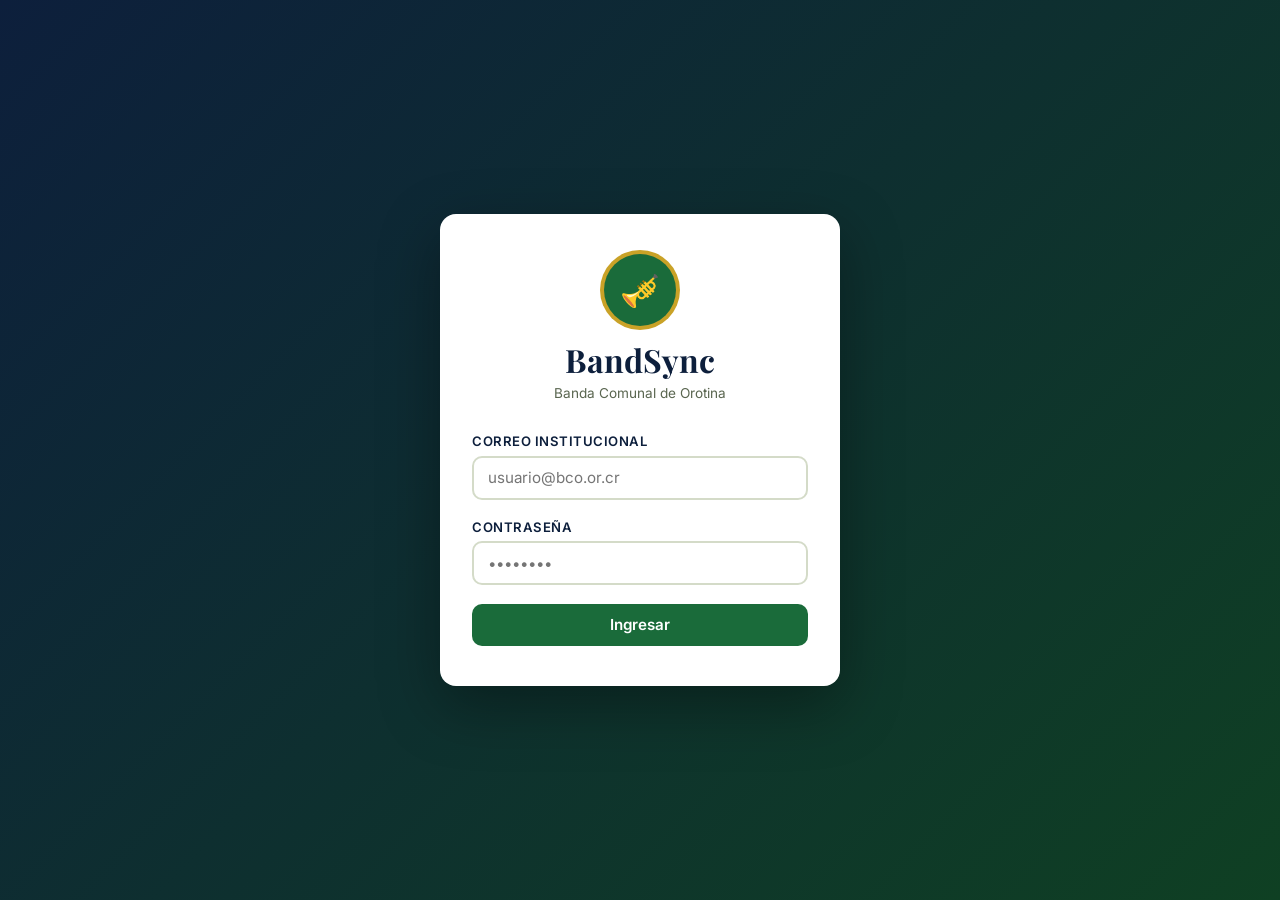
==== pages/calendario.html @ c1dd3356 "creacion del repositorio" ====
<!DOCTYPE html>
<html lang="es">
<head>
  <meta charset="UTF-8" />
  <meta name="viewport" content="width=device-width, initial-scale=1.0"/>
  <title>Calendario – BandSync BCO</title>
  <link rel="stylesheet" href="../css/styles.css"/>
</head>
<body>

<script src="../js/api.js"></script>
<script src="../js/navbar.js"></script>
<script>
  requireAuth();
  document.addEventListener("DOMContentLoaded", () => injectNavbar("calendario"));
</script>

<div class="page-wrapper">
  <div class="page-header">
    <h2>Calendario de Ensayos</h2>
    <p>Visualizá todos los ensayos de la Banda Comunal de Orotina</p>
  </div>

  <!-- Stats rápidos -->
  <div class="stats-grid" id="statsGrid">
    <div class="stat-card"><div class="stat-label">Este mes</div><div class="stat-value" id="statMes">—</div></div>
    <div class="stat-card gold"><div class="stat-label">Bronces</div><div class="stat-value" id="statBronces">—</div></div>
    <div class="stat-card"><div class="stat-label">Maderas</div><div class="stat-value" id="statMaderas">—</div></div>
    <div class="stat-card navy"><div class="stat-label">Percusión</div><div class="stat-value" id="statPerc">—</div></div>
  </div>

  <div class="card">
    <div class="cal-nav">
      <div class="cal-nav-btns">
        <button class="btn-secondary btn-sm" id="btnPrev">‹ Anterior</button>
        <button class="btn-secondary btn-sm" id="btnToday">Hoy</button>
        <button class="btn-secondary btn-sm" id="btnNext">Siguiente ›</button>
      </div>
      <h3 id="calTitle"></h3>
      <button class="btn-gold btn-sm" onclick="window.location.href='ensayos.html'">+ Nuevo ensayo</button>
    </div>

    <!-- Cabecera días -->
    <div class="calendar-grid" id="calHeader">
      <div class="cal-day-name">Dom</div>
      <div class="cal-day-name">Lun</div>
      <div class="cal-day-name">Mar</div>
      <div class="cal-day-name">Mié</div>
      <div class="cal-day-name">Jue</div>
      <div class="cal-day-name">Vie</div>
      <div class="cal-day-name">Sáb</div>
    </div>
    <div class="calendar-grid" id="calBody">
      <div class="spinner">Cargando calendario...</div>
    </div>
  </div>
</div>

<!-- Modal detalle día -->
<div class="modal-overlay hidden" id="dayModal">
  <div class="modal">
    <div class="modal-header">
      <h3 id="modalDate">Ensayos del día</h3>
      <button class="modal-close" onclick="closeDayModal()">×</button>
    </div>
    <div id="modalContent"></div>
    <div class="modal-footer">
      <button class="btn-secondary" onclick="closeDayModal()">Cerrar</button>
    </div>
  </div>
</div>

<script>
  let currentDate = new Date();
  let allEnsayos  = [];

  async function loadEnsayos() {
    try {
      allEnsayos = await apiFetch("/api/ensayos/all") || [];
    } catch(e) {
      allEnsayos = [];
      console.warn("No se pudieron cargar ensayos:", e.message);
    }
    renderCalendar();
    updateStats();
  }

  function updateStats() {
    const y = currentDate.getFullYear();
    const m = currentDate.getMonth();
    const mesEnsayos = allEnsayos.filter(e => {
      const d = new Date(e.date || e.fecha);
      return d.getFullYear() === y && d.getMonth() === m;
    });
    document.getElementById("statMes").textContent     = mesEnsayos.length;
    document.getElementById("statBronces").textContent = mesEnsayos.filter(e => (e.section||e.seccion||"").toLowerCase().includes("bron")).length;
    document.getElementById("statMaderas").textContent = mesEnsayos.filter(e => (e.section||e.seccion||"").toLowerCase().includes("mad")).length;
    document.getElementById("statPerc").textContent    = mesEnsayos.filter(e => (e.section||e.seccion||"").toLowerCase().includes("perc")).length;
  }

  function renderCalendar() {
    const y = currentDate.getFullYear();
    const m = currentDate.getMonth();
    const title = new Date(y, m, 1).toLocaleDateString("es-CR", { month: "long", year: "numeric" });
    document.getElementById("calTitle").textContent = title.charAt(0).toUpperCase() + title.slice(1);

    const firstDay  = new Date(y, m, 1).getDay();
    const daysInMonth = new Date(y, m + 1, 0).getDate();
    const today     = new Date();

    const body = document.getElementById("calBody");
    body.innerHTML = "";

    // Días vacíos del mes anterior
    for (let i = 0; i < firstDay; i++) {
      const prevDay = new Date(y, m, -firstDay + i + 1).getDate();
      body.innerHTML += `<div class="cal-day other-month"><div class="cal-day-num">${prevDay}</div></div>`;
    }

    for (let d = 1; d <= daysInMonth; d++) {
      const dateStr = `${y}-${String(m+1).padStart(2,"0")}-${String(d).padStart(2,"0")}`;
      const dayEnsayos = allEnsayos.filter(e => (e.date || e.fecha || "").startsWith(dateStr));
      const isToday = today.getDate() === d && today.getMonth() === m && today.getFullYear() === y;

      const dots = dayEnsayos.map(e => {
        const sec = (e.section || e.seccion || "").toLowerCase();
        let cls = sec.includes("bron") ? "bronces" : sec.includes("mad") ? "maderas" : "percusion";
        return `<div class="cal-dot ${cls}" title="${e.section||e.seccion}"></div>`;
      }).join("");

      const cell = document.createElement("div");
      cell.className = `cal-day${isToday ? " today" : ""}${dayEnsayos.length ? " has-ensayo" : ""}`;
      cell.innerHTML = `
        <div class="cal-day-num">${d}</div>
        <div class="cal-dots">${dots}</div>
      `;
      if (dayEnsayos.length) {
        cell.addEventListener("click", () => openDayModal(dateStr, dayEnsayos));
      }
      body.appendChild(cell);
    }
  }

  function openDayModal(dateStr, ensayos) {
    const [y, m, d] = dateStr.split("-");
    const label = new Date(y, m-1, d).toLocaleDateString("es-CR", { weekday:"long", day:"numeric", month:"long", year:"numeric"});
    document.getElementById("modalDate").textContent = label.charAt(0).toUpperCase() + label.slice(1);

    const rows = ensayos.map(e => `
      <tr>
        <td>${badgeSec(e.section || e.seccion)}</td>
        <td>${badgeAsist(e.assistance || e.asistencia)}</td>
        <td>${e.integrante?.name || e.integrante?.nombre || "—"}</td>
      </tr>
    `).join("");

    document.getElementById("modalContent").innerHTML = `
      <table>
        <thead><tr><th>Sección</th><th>Asistencia</th><th>Integrante</th></tr></thead>
        <tbody>${rows}</tbody>
      </table>
    `;
    document.getElementById("dayModal").classList.remove("hidden");
  }

  function closeDayModal() {
    document.getElementById("dayModal").classList.add("hidden");
  }

  document.getElementById("btnPrev").addEventListener("click", () => {
    currentDate.setMonth(currentDate.getMonth() - 1);
    renderCalendar(); updateStats();
  });
  document.getElementById("btnNext").addEventListener("click", () => {
    currentDate.setMonth(currentDate.getMonth() + 1);
    renderCalendar(); updateStats();
  });
  document.getElementById("btnToday").addEventListener("click", () => {
    currentDate = new Date();
    renderCalendar(); updateStats();
  });

  loadEnsayos();
</script>
</body>
</html>
---- css/styles.css ----
@import url('https://fonts.googleapis.com/css2?family=Playfair+Display:wght@700;900&family=Inter:wght@400;500;600&display=swap');

:root {
  --verde:       #1a6b3a;
  --verde-claro: #2a8f50;
  --verde-dark:  #0f4023;
  --dorado:      #c9a227;
  --dorado-claro:#f0c940;
  --marino:      #0d1f3c;
  --marino-light:#162d55;
  --blanco:      #ffffff;
  --gris-bg:     #f4f6f0;
  --gris-borde:  #d4dbc8;
  --texto:       #1a1f15;
  --texto-suave: #5a6650;
  --rojo:        #c0392b;
  --rojo-light:  #e74c3c;
  --radius:      10px;
  --shadow:      0 4px 20px rgba(13,31,60,0.12);
  --transition:  0.2s ease;
}

*, *::before, *::after { box-sizing: border-box; margin: 0; padding: 0; }

body {
  font-family: 'Inter', sans-serif;
  background: var(--gris-bg);
  color: var(--texto);
  min-height: 100vh;
}

h1, h2, h3 {
  font-family: 'Playfair Display', serif;
}

/* ── LOGIN ─────────────────────────────────────── */
.login-body {
  display: flex;
  align-items: center;
  justify-content: center;
  min-height: 100vh;
  background: linear-gradient(135deg, var(--marino) 0%, var(--verde-dark) 100%);
}

.login-card {
  background: var(--blanco);
  border-radius: 16px;
  padding: 2.5rem 2rem;
  width: 100%;
  max-width: 400px;
  box-shadow: 0 20px 60px rgba(0,0,0,0.35);
}

.login-logo {
  text-align: center;
  margin-bottom: 2rem;
}

.logo-circle {
  width: 72px;
  height: 72px;
  border-radius: 50%;
  background: var(--verde);
  display: flex;
  align-items: center;
  justify-content: center;
  font-size: 2rem;
  margin: 0 auto 0.75rem;
  box-shadow: 0 0 0 4px var(--dorado);
}

.login-logo h1 {
  font-size: 2rem;
  color: var(--marino);
}

.login-subtitle {
  font-size: 0.85rem;
  color: var(--texto-suave);
  margin-top: 0.25rem;
}

/* ── FORMULARIO ─────────────────────────────────── */
.form-group {
  margin-bottom: 1.2rem;
}

.form-group label {
  display: block;
  font-size: 0.82rem;
  font-weight: 600;
  color: var(--marino);
  margin-bottom: 0.4rem;
  text-transform: uppercase;
  letter-spacing: 0.04em;
}

.form-group input,
.form-group select,
.form-group textarea {
  width: 100%;
  padding: 0.65rem 0.9rem;
  border: 2px solid var(--gris-borde);
  border-radius: var(--radius);
  font-family: 'Inter', sans-serif;
  font-size: 0.95rem;
  color: var(--texto);
  background: var(--blanco);
  transition: border-color var(--transition);
  outline: none;
}

.form-group input:focus,
.form-group select:focus,
.form-group textarea:focus {
  border-color: var(--verde);
}

/* ── BOTONES ─────────────────────────────────────── */
.btn-primary {
  background: var(--verde);
  color: var(--blanco);
  border: none;
  border-radius: var(--radius);
  padding: 0.7rem 1.4rem;
  font-size: 0.95rem;
  font-weight: 600;
  cursor: pointer;
  transition: background var(--transition), transform var(--transition);
  font-family: 'Inter', sans-serif;
}
.btn-primary:hover { background: var(--verde-claro); transform: translateY(-1px); }
.btn-primary:disabled { background: var(--gris-borde); cursor: not-allowed; transform: none; }

.btn-secondary {
  background: transparent;
  color: var(--verde);
  border: 2px solid var(--verde);
  border-radius: var(--radius);
  padding: 0.6rem 1.2rem;
  font-size: 0.9rem;
  font-weight: 600;
  cursor: pointer;
  transition: all var(--transition);
  font-family: 'Inter', sans-serif;
}
.btn-secondary:hover { background: var(--verde); color: var(--blanco); }

.btn-danger {
  background: var(--rojo);
  color: var(--blanco);
  border: none;
  border-radius: var(--radius);
  padding: 0.5rem 1rem;
  font-size: 0.85rem;
  font-weight: 600;
  cursor: pointer;
  transition: background var(--transition);
  font-family: 'Inter', sans-serif;
}
.btn-danger:hover { background: var(--rojo-light); }

.btn-gold {
  background: var(--dorado);
  color: var(--marino);
  border: none;
  border-radius: var(--radius);
  padding: 0.6rem 1.2rem;
  font-size: 0.9rem;
  font-weight: 700;
  cursor: pointer;
  transition: background var(--transition);
  font-family: 'Inter', sans-serif;
}
.btn-gold:hover { background: var(--dorado-claro); }

.btn-full { width: 100%; }

.btn-sm {
  padding: 0.35rem 0.75rem;
  font-size: 0.8rem;
}

/* ── MENSAJES ─────────────────────────────────────── */
.error-msg {
  background: #fdecea;
  color: var(--rojo);
  border: 1px solid #f5c6c2;
  border-radius: var(--radius);
  padding: 0.6rem 0.9rem;
  font-size: 0.88rem;
  margin-bottom: 1rem;
}

.success-msg {
  background: #e6f4ed;
  color: var(--verde-dark);
  border: 1px solid #b2d8c0;
  border-radius: var(--radius);
  padding: 0.6rem 0.9rem;
  font-size: 0.88rem;
  margin-bottom: 1rem;
}

.hidden { display: none !important; }

/* ── NAVBAR ─────────────────────────────────────── */
.navbar {
  background: linear-gradient(90deg, var(--marino) 0%, var(--verde-dark) 100%);
  padding: 0 1.5rem;
  display: flex;
  align-items: center;
  justify-content: space-between;
  height: 62px;
  box-shadow: 0 2px 12px rgba(0,0,0,0.25);
  position: sticky;
  top: 0;
  z-index: 100;
}

.nav-brand {
  display: flex;
  align-items: center;
  gap: 0.6rem;
  text-decoration: none;
  color: var(--blanco);
}

.nav-brand .nav-icon { font-size: 1.5rem; }
.nav-brand span {
  font-family: 'Playfair Display', serif;
  font-size: 1.3rem;
  color: var(--dorado);
}

.nav-links {
  display: flex;
  align-items: center;
  gap: 0.25rem;
}

.nav-link {
  color: rgba(255,255,255,0.8);
  text-decoration: none;
  padding: 0.5rem 0.9rem;
  border-radius: 8px;
  font-size: 0.9rem;
  font-weight: 500;
  transition: all var(--transition);
  display: flex;
  align-items: center;
  gap: 0.4rem;
}

.nav-link:hover,
.nav-link.active {
  background: rgba(201,162,39,0.2);
  color: var(--dorado);
}

.nav-user {
  display: flex;
  align-items: center;
  gap: 0.75rem;
  color: rgba(255,255,255,0.85);
  font-size: 0.85rem;
}

.nav-avatar {
  width: 34px;
  height: 34px;
  border-radius: 50%;
  background: var(--dorado);
  color: var(--marino);
  font-weight: 700;
  font-size: 0.9rem;
  display: flex;
  align-items: center;
  justify-content: center;
}

.btn-logout {
  background: transparent;
  border: 1px solid rgba(255,255,255,0.3);
  color: rgba(255,255,255,0.8);
  border-radius: 8px;
  padding: 0.35rem 0.7rem;
  font-size: 0.8rem;
  cursor: pointer;
  transition: all var(--transition);
  font-family: 'Inter', sans-serif;
}
.btn-logout:hover { background: rgba(255,255,255,0.1); color: var(--blanco); }

/* ── MAIN LAYOUT ─────────────────────────────────── */
.page-wrapper {
  max-width: 1200px;
  margin: 0 auto;
  padding: 2rem 1.5rem;
}

.page-header {
  margin-bottom: 1.5rem;
}

.page-header h2 {
  font-size: 1.8rem;
  color: var(--marino);
}

.page-header p {
  color: var(--texto-suave);
  font-size: 0.95rem;
  margin-top: 0.25rem;
}

/* ── TARJETAS ─────────────────────────────────────── */
.card {
  background: var(--blanco);
  border-radius: var(--radius);
  box-shadow: var(--shadow);
  padding: 1.5rem;
}

.card-header {
  display: flex;
  align-items: center;
  justify-content: space-between;
  margin-bottom: 1.25rem;
  padding-bottom: 0.75rem;
  border-bottom: 2px solid var(--gris-bg);
}

.card-header h3 {
  font-size: 1.1rem;
  color: var(--marino);
}

/* ── TABLA ─────────────────────────────────────── */
.table-wrapper {
  overflow-x: auto;
}

table {
  width: 100%;
  border-collapse: collapse;
  font-size: 0.9rem;
}

thead tr {
  background: var(--marino);
  color: var(--blanco);
}

thead th {
  padding: 0.75rem 1rem;
  text-align: left;
  font-weight: 600;
  font-size: 0.82rem;
  text-transform: uppercase;
  letter-spacing: 0.04em;
}

tbody tr {
  border-bottom: 1px solid var(--gris-borde);
  transition: background var(--transition);
}
tbody tr:hover { background: var(--gris-bg); }

tbody td {
  padding: 0.7rem 1rem;
  color: var(--texto);
}

/* ── BADGES ─────────────────────────────────────── */
.badge {
  display: inline-block;
  padding: 0.25rem 0.7rem;
  border-radius: 20px;
  font-size: 0.78rem;
  font-weight: 600;
}

.badge-presente { background: #d4edda; color: #155724; }
.badge-ausente  { background: #f8d7da; color: #721c24; }
.badge-tardanza { background: #fff3cd; color: #856404; }
.badge-bronces  { background: #fff3cd; color: #7a5b0a; }
.badge-maderas  { background: #d4edda; color: #155724; }
.badge-percusion{ background: #d4e3f9; color: #1a3a6b; }

/* ── CALENDARIO ─────────────────────────────────── */
.calendar-grid {
  display: grid;
  grid-template-columns: repeat(7, 1fr);
  gap: 4px;
}

.cal-day-name {
  text-align: center;
  font-size: 0.75rem;
  font-weight: 700;
  color: var(--texto-suave);
  padding: 0.4rem;
  text-transform: uppercase;
}

.cal-day {
  min-height: 80px;
  border-radius: 8px;
  padding: 0.4rem;
  background: var(--gris-bg);
  border: 1px solid var(--gris-borde);
  cursor: pointer;
  transition: all var(--transition);
  position: relative;
}

.cal-day:hover { border-color: var(--verde); background: #eaf5ee; }

.cal-day.today {
  border-color: var(--dorado);
  background: #fefae8;
  box-shadow: 0 0 0 2px var(--dorado);
}

.cal-day.has-ensayo { border-color: var(--verde); }

.cal-day.other-month { opacity: 0.35; cursor: default; }
.cal-day.other-month:hover { border-color: var(--gris-borde); background: var(--gris-bg); }

.cal-day-num {
  font-size: 0.85rem;
  font-weight: 600;
  color: var(--texto);
}

.cal-dots {
  display: flex;
  flex-wrap: wrap;
  gap: 3px;
  margin-top: 0.3rem;
}

.cal-dot {
  width: 8px; height: 8px;
  border-radius: 50%;
}
.cal-dot.bronces   { background: var(--dorado); }
.cal-dot.maderas   { background: var(--verde); }
.cal-dot.percusion { background: var(--marino); }

.cal-nav {
  display: flex;
  align-items: center;
  justify-content: space-between;
  margin-bottom: 1rem;
}

.cal-nav h3 {
  font-size: 1.2rem;
  color: var(--marino);
  text-transform: capitalize;
}

.cal-nav-btns {
  display: flex;
  gap: 0.5rem;
}

/* ── MODAL ─────────────────────────────────────── */
.modal-overlay {
  position: fixed;
  inset: 0;
  background: rgba(13,31,60,0.55);
  display: flex;
  align-items: center;
  justify-content: center;
  z-index: 200;
  backdrop-filter: blur(3px);
}

.modal {
  background: var(--blanco);
  border-radius: 14px;
  padding: 2rem;
  width: 100%;
  max-width: 480px;
  max-height: 90vh;
  overflow-y: auto;
  box-shadow: 0 25px 60px rgba(0,0,0,0.35);
  animation: modalIn 0.2s ease;
}

@keyframes modalIn {
  from { opacity: 0; transform: scale(0.95) translateY(10px); }
  to   { opacity: 1; transform: scale(1) translateY(0); }
}

.modal-header {
  display: flex;
  align-items: center;
  justify-content: space-between;
  margin-bottom: 1.5rem;
}

.modal-header h3 {
  font-size: 1.2rem;
  color: var(--marino);
}

.modal-close {
  background: none;
  border: none;
  font-size: 1.4rem;
  cursor: pointer;
  color: var(--texto-suave);
  line-height: 1;
  transition: color var(--transition);
}
.modal-close:hover { color: var(--rojo); }

.modal-footer {
  display: flex;
  gap: 0.75rem;
  justify-content: flex-end;
  margin-top: 1.5rem;
}

/* ── STATS CARDS ─────────────────────────────────── */
.stats-grid {
  display: grid;
  grid-template-columns: repeat(auto-fit, minmax(180px, 1fr));
  gap: 1rem;
  margin-bottom: 1.5rem;
}

.stat-card {
  background: var(--blanco);
  border-radius: var(--radius);
  padding: 1.2rem 1.5rem;
  box-shadow: var(--shadow);
  border-left: 4px solid var(--verde);
  display: flex;
  flex-direction: column;
  gap: 0.3rem;
}

.stat-card.gold  { border-left-color: var(--dorado); }
.stat-card.navy  { border-left-color: var(--marino); }

.stat-label {
  font-size: 0.78rem;
  font-weight: 600;
  text-transform: uppercase;
  letter-spacing: 0.05em;
  color: var(--texto-suave);
}

.stat-value {
  font-size: 2rem;
  font-weight: 700;
  font-family: 'Playfair Display', serif;
  color: var(--marino);
  line-height: 1;
}

/* ── SPINNER ─────────────────────────────────────── */
.spinner {
  display: flex;
  align-items: center;
  justify-content: center;
  padding: 2rem;
  color: var(--texto-suave);
  gap: 0.5rem;
}

.spinner::before {
  content: '';
  width: 20px; height: 20px;
  border: 3px solid var(--gris-borde);
  border-top-color: var(--verde);
  border-radius: 50%;
  animation: spin 0.7s linear infinite;
}

@keyframes spin { to { transform: rotate(360deg); } }

/* ── SEARCH BAR ─────────────────────────────────── */
.search-bar {
  display: flex;
  align-items: center;
  gap: 0.75rem;
  margin-bottom: 1.25rem;
  flex-wrap: wrap;
}

.search-bar input,
.search-bar select {
  padding: 0.55rem 0.85rem;
  border: 2px solid var(--gris-borde);
  border-radius: var(--radius);
  font-size: 0.9rem;
  font-family: 'Inter', sans-serif;
  outline: none;
  transition: border-color var(--transition);
}
.search-bar input:focus,
.search-bar select:focus { border-color: var(--verde); }

/* ── RESPONSIVE ─────────────────────────────────── */
@media (max-width: 700px) {
  .nav-links { display: none; }
  .page-wrapper { padding: 1.25rem 1rem; }
  .stats-grid { grid-template-columns: 1fr 1fr; }
  .calendar-grid { gap: 2px; }
  .cal-day { min-height: 56px; }
  .modal { padding: 1.5rem; }
}
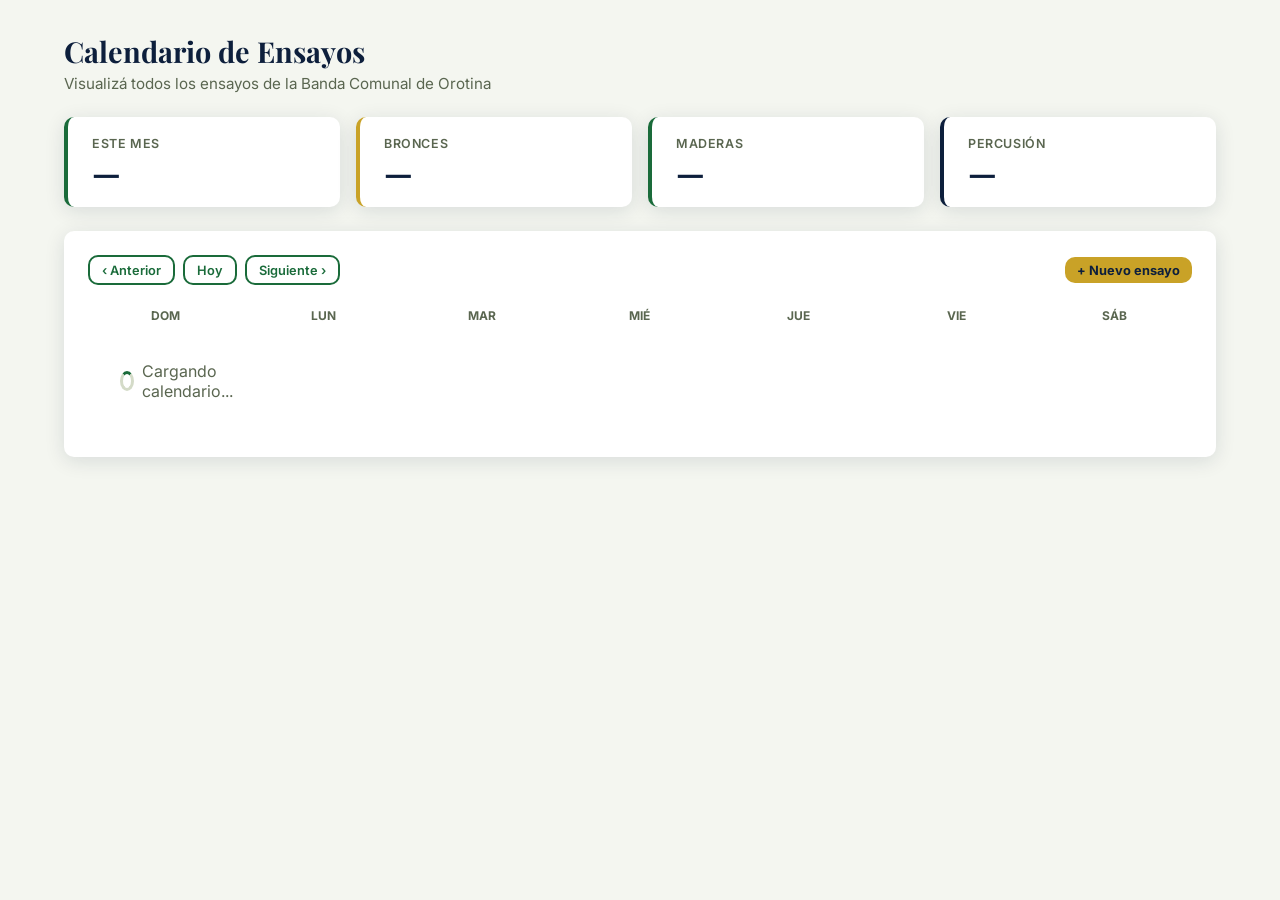
==== commit 4addf36d: "intento para login y calendario" ====
--- a/pages/calendario.html
+++ b/pages/calendario.html
@@ -10,10 +10,6 @@
 
 <script src="../js/api.js"></script>
 <script src="../js/navbar.js"></script>
-<script>
-  requireAuth();
-  document.addEventListener("DOMContentLoaded", () => injectNavbar("calendario"));
-</script>
 
 <div class="page-wrapper">
   <div class="page-header">
@@ -21,12 +17,26 @@
     <p>Visualizá todos los ensayos de la Banda Comunal de Orotina</p>
   </div>
 
-  <!-- Stats rápidos -->
   <div class="stats-grid" id="statsGrid">
-    <div class="stat-card"><div class="stat-label">Este mes</div><div class="stat-value" id="statMes">—</div></div>
-    <div class="stat-card gold"><div class="stat-label">Bronces</div><div class="stat-value" id="statBronces">—</div></div>
-    <div class="stat-card"><div class="stat-label">Maderas</div><div class="stat-value" id="statMaderas">—</div></div>
-    <div class="stat-card navy"><div class="stat-label">Percusión</div><div class="stat-value" id="statPerc">—</div></div>
+    <div class="stat-card">
+      <div class="stat-label">Este mes</div>
+      <div class="stat-value" id="statMes">—</div>
+    </div>
+
+    <div class="stat-card gold">
+      <div class="stat-label">Bronces</div>
+      <div class="stat-value" id="statBronces">—</div>
+    </div>
+
+    <div class="stat-card">
+      <div class="stat-label">Maderas</div>
+      <div class="stat-value" id="statMaderas">—</div>
+    </div>
+
+    <div class="stat-card navy">
+      <div class="stat-label">Percusión</div>
+      <div class="stat-value" id="statPerc">—</div>
+    </div>
   </div>
 
   <div class="card">
@@ -36,11 +46,16 @@
         <button class="btn-secondary btn-sm" id="btnToday">Hoy</button>
         <button class="btn-secondary btn-sm" id="btnNext">Siguiente ›</button>
       </div>
+
       <h3 id="calTitle"></h3>
-      <button class="btn-gold btn-sm" onclick="window.location.href='ensayos.html'">+ Nuevo ensayo</button>
+
+      <button
+        class="btn-gold btn-sm"
+        onclick="window.location.href='ensayos.html'">
+        + Nuevo ensayo
+      </button>
     </div>
 
-    <!-- Cabecera días -->
     <div class="calendar-grid" id="calHeader">
       <div class="cal-day-name">Dom</div>
       <div class="cal-day-name">Lun</div>
@@ -50,137 +65,38 @@
       <div class="cal-day-name">Vie</div>
       <div class="cal-day-name">Sáb</div>
     </div>
+
     <div class="calendar-grid" id="calBody">
       <div class="spinner">Cargando calendario...</div>
     </div>
   </div>
 </div>
 
-<!-- Modal detalle día -->
 <div class="modal-overlay hidden" id="dayModal">
   <div class="modal">
+
     <div class="modal-header">
       <h3 id="modalDate">Ensayos del día</h3>
-      <button class="modal-close" onclick="closeDayModal()">×</button>
+
+      <button
+        class="modal-close"
+        id="btnCloseModal">
+        ×
+      </button>
     </div>
+
     <div id="modalContent"></div>
+
     <div class="modal-footer">
-      <button class="btn-secondary" onclick="closeDayModal()">Cerrar</button>
+      <button
+        class="btn-secondary"
+        id="btnCerrarModal">
+        Cerrar
+      </button>
     </div>
+
   </div>
 </div>
 
-<script>
-  let currentDate = new Date();
-  let allEnsayos  = [];
-
-  async function loadEnsayos() {
-    try {
-      allEnsayos = await apiFetch("/api/ensayos/all") || [];
-    } catch(e) {
-      allEnsayos = [];
-      console.warn("No se pudieron cargar ensayos:", e.message);
-    }
-    renderCalendar();
-    updateStats();
-  }
-
-  function updateStats() {
-    const y = currentDate.getFullYear();
-    const m = currentDate.getMonth();
-    const mesEnsayos = allEnsayos.filter(e => {
-      const d = new Date(e.date || e.fecha);
-      return d.getFullYear() === y && d.getMonth() === m;
-    });
-    document.getElementById("statMes").textContent     = mesEnsayos.length;
-    document.getElementById("statBronces").textContent = mesEnsayos.filter(e => (e.section||e.seccion||"").toLowerCase().includes("bron")).length;
-    document.getElementById("statMaderas").textContent = mesEnsayos.filter(e => (e.section||e.seccion||"").toLowerCase().includes("mad")).length;
-    document.getElementById("statPerc").textContent    = mesEnsayos.filter(e => (e.section||e.seccion||"").toLowerCase().includes("perc")).length;
-  }
-
-  function renderCalendar() {
-    const y = currentDate.getFullYear();
-    const m = currentDate.getMonth();
-    const title = new Date(y, m, 1).toLocaleDateString("es-CR", { month: "long", year: "numeric" });
-    document.getElementById("calTitle").textContent = title.charAt(0).toUpperCase() + title.slice(1);
-
-    const firstDay  = new Date(y, m, 1).getDay();
-    const daysInMonth = new Date(y, m + 1, 0).getDate();
-    const today     = new Date();
-
-    const body = document.getElementById("calBody");
-    body.innerHTML = "";
-
-    // Días vacíos del mes anterior
-    for (let i = 0; i < firstDay; i++) {
-      const prevDay = new Date(y, m, -firstDay + i + 1).getDate();
-      body.innerHTML += `<div class="cal-day other-month"><div class="cal-day-num">${prevDay}</div></div>`;
-    }
-
-    for (let d = 1; d <= daysInMonth; d++) {
-      const dateStr = `${y}-${String(m+1).padStart(2,"0")}-${String(d).padStart(2,"0")}`;
-      const dayEnsayos = allEnsayos.filter(e => (e.date || e.fecha || "").startsWith(dateStr));
-      const isToday = today.getDate() === d && today.getMonth() === m && today.getFullYear() === y;
-
-      const dots = dayEnsayos.map(e => {
-        const sec = (e.section || e.seccion || "").toLowerCase();
-        let cls = sec.includes("bron") ? "bronces" : sec.includes("mad") ? "maderas" : "percusion";
-        return `<div class="cal-dot ${cls}" title="${e.section||e.seccion}"></div>`;
-      }).join("");
-
-      const cell = document.createElement("div");
-      cell.className = `cal-day${isToday ? " today" : ""}${dayEnsayos.length ? " has-ensayo" : ""}`;
-      cell.innerHTML = `
-        <div class="cal-day-num">${d}</div>
-        <div class="cal-dots">${dots}</div>
-      `;
-      if (dayEnsayos.length) {
-        cell.addEventListener("click", () => openDayModal(dateStr, dayEnsayos));
-      }
-      body.appendChild(cell);
-    }
-  }
-
-  function openDayModal(dateStr, ensayos) {
-    const [y, m, d] = dateStr.split("-");
-    const label = new Date(y, m-1, d).toLocaleDateString("es-CR", { weekday:"long", day:"numeric", month:"long", year:"numeric"});
-    document.getElementById("modalDate").textContent = label.charAt(0).toUpperCase() + label.slice(1);
-
-    const rows = ensayos.map(e => `
-      <tr>
-        <td>${badgeSec(e.section || e.seccion)}</td>
-        <td>${badgeAsist(e.assistance || e.asistencia)}</td>
-        <td>${e.integrante?.name || e.integrante?.nombre || "—"}</td>
-      </tr>
-    `).join("");
-
-    document.getElementById("modalContent").innerHTML = `
-      <table>
-        <thead><tr><th>Sección</th><th>Asistencia</th><th>Integrante</th></tr></thead>
-        <tbody>${rows}</tbody>
-      </table>
-    `;
-    document.getElementById("dayModal").classList.remove("hidden");
-  }
-
-  function closeDayModal() {
-    document.getElementById("dayModal").classList.add("hidden");
-  }
-
-  document.getElementById("btnPrev").addEventListener("click", () => {
-    currentDate.setMonth(currentDate.getMonth() - 1);
-    renderCalendar(); updateStats();
-  });
-  document.getElementById("btnNext").addEventListener("click", () => {
-    currentDate.setMonth(currentDate.getMonth() + 1);
-    renderCalendar(); updateStats();
-  });
-  document.getElementById("btnToday").addEventListener("click", () => {
-    currentDate = new Date();
-    renderCalendar(); updateStats();
-  });
-
-  loadEnsayos();
-</script>
 </body>
-</html>
+</html>
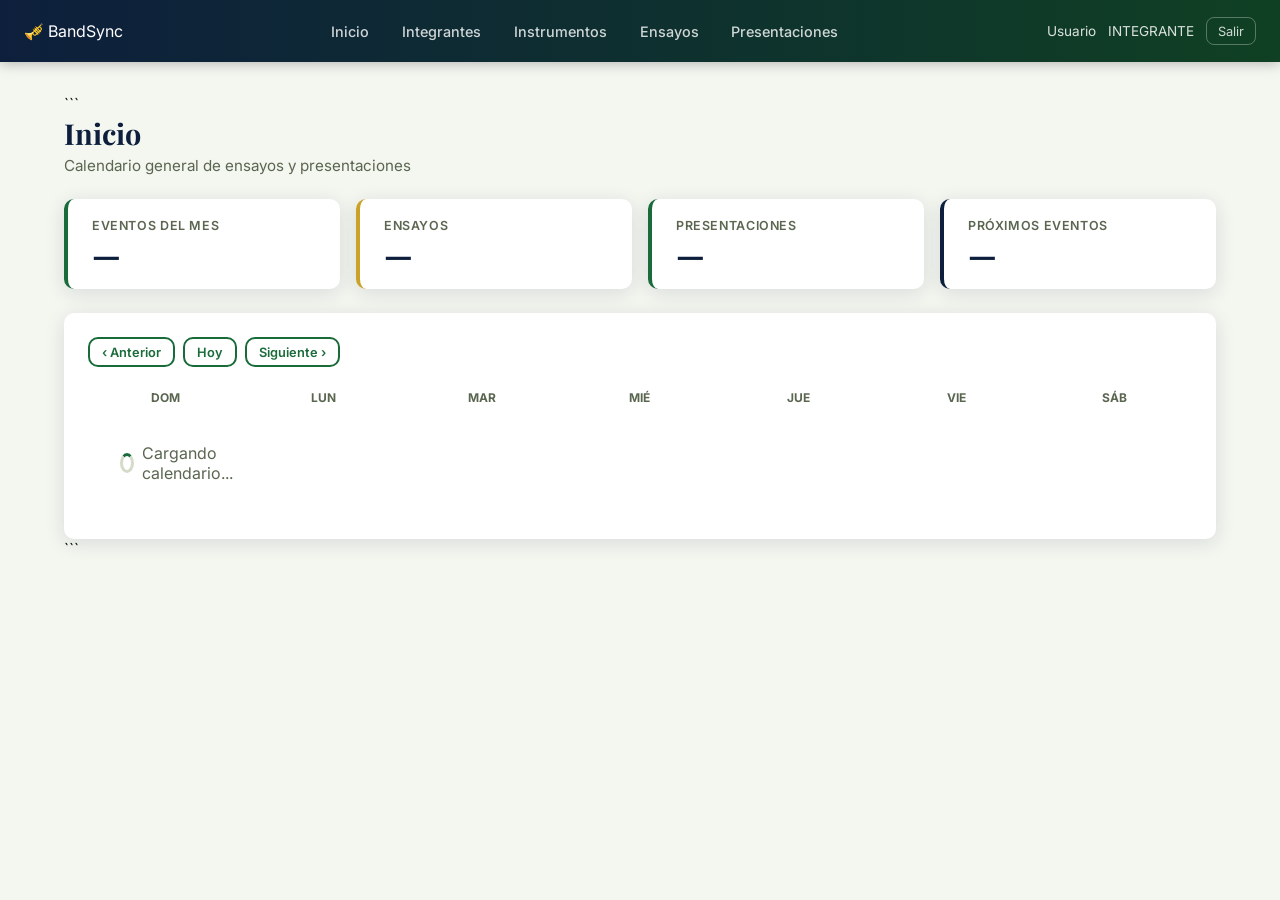
==== commit fbf50b5e: "prueba calendario" ====
--- a/pages/calendario.html
+++ b/pages/calendario.html
@@ -1,102 +1,122 @@
+<!-- calendario.html -->
+
 <!DOCTYPE html>
+
 <html lang="es">
 <head>
-  <meta charset="UTF-8" />
-  <meta name="viewport" content="width=device-width, initial-scale=1.0"/>
-  <title>Calendario – BandSync BCO</title>
-  <link rel="stylesheet" href="../css/styles.css"/>
+    <meta charset="UTF-8">
+    <meta name="viewport" content="width=device-width, initial-scale=1.0">
+    <title>Inicio - BandSync</title>
+    <link rel="stylesheet" href="../css/styles.css">
 </head>
 <body>
 
 <script src="../js/api.js"></script>
+
 <script src="../js/navbar.js"></script>
 
+<script src="../js/calendario.js"></script>
+
 <div class="page-wrapper">
-  <div class="page-header">
-    <h2>Calendario de Ensayos</h2>
-    <p>Visualizá todos los ensayos de la Banda Comunal de Orotina</p>
-  </div>
 
-  <div class="stats-grid" id="statsGrid">
+```
+<div class="page-header">
+    <h2>Inicio</h2>
+    <p>Calendario general de ensayos y presentaciones</p>
+</div>
+
+<div class="stats-grid">
+
     <div class="stat-card">
-      <div class="stat-label">Este mes</div>
-      <div class="stat-value" id="statMes">—</div>
+        <div class="stat-label">Eventos del mes</div>
+        <div class="stat-value" id="statMes">—</div>
     </div>
 
     <div class="stat-card gold">
-      <div class="stat-label">Bronces</div>
-      <div class="stat-value" id="statBronces">—</div>
+        <div class="stat-label">Ensayos</div>
+        <div class="stat-value" id="statEnsayos">—</div>
     </div>
 
     <div class="stat-card">
-      <div class="stat-label">Maderas</div>
-      <div class="stat-value" id="statMaderas">—</div>
+        <div class="stat-label">Presentaciones</div>
+        <div class="stat-value" id="statPresentaciones">—</div>
     </div>
 
     <div class="stat-card navy">
-      <div class="stat-label">Percusión</div>
-      <div class="stat-value" id="statPerc">—</div>
+        <div class="stat-label">Próximos eventos</div>
+        <div class="stat-value" id="statProximos">—</div>
     </div>
-  </div>
 
-  <div class="card">
+</div>
+
+<div class="card">
+
     <div class="cal-nav">
-      <div class="cal-nav-btns">
-        <button class="btn-secondary btn-sm" id="btnPrev">‹ Anterior</button>
-        <button class="btn-secondary btn-sm" id="btnToday">Hoy</button>
-        <button class="btn-secondary btn-sm" id="btnNext">Siguiente ›</button>
-      </div>
 
-      <h3 id="calTitle"></h3>
+        <div class="cal-nav-btns">
+            <button class="btn-secondary btn-sm" id="btnPrev">
+                ‹ Anterior
+            </button>
 
-      <button
-        class="btn-gold btn-sm"
-        onclick="window.location.href='ensayos.html'">
-        + Nuevo ensayo
-      </button>
+            <button class="btn-secondary btn-sm" id="btnToday">
+                Hoy
+            </button>
+
+            <button class="btn-secondary btn-sm" id="btnNext">
+                Siguiente ›
+            </button>
+        </div>
+
+        <h3 id="calTitle"></h3>
+
     </div>
 
     <div class="calendar-grid" id="calHeader">
-      <div class="cal-day-name">Dom</div>
-      <div class="cal-day-name">Lun</div>
-      <div class="cal-day-name">Mar</div>
-      <div class="cal-day-name">Mié</div>
-      <div class="cal-day-name">Jue</div>
-      <div class="cal-day-name">Vie</div>
-      <div class="cal-day-name">Sáb</div>
+        <div class="cal-day-name">Dom</div>
+        <div class="cal-day-name">Lun</div>
+        <div class="cal-day-name">Mar</div>
+        <div class="cal-day-name">Mié</div>
+        <div class="cal-day-name">Jue</div>
+        <div class="cal-day-name">Vie</div>
+        <div class="cal-day-name">Sáb</div>
     </div>
 
     <div class="calendar-grid" id="calBody">
-      <div class="spinner">Cargando calendario...</div>
+        <div class="spinner">
+            Cargando calendario...
+        </div>
     </div>
-  </div>
+
+</div>
+```
+
 </div>
 
 <div class="modal-overlay hidden" id="dayModal">
-  <div class="modal">
+
+```
+<div class="modal">
 
     <div class="modal-header">
-      <h3 id="modalDate">Ensayos del día</h3>
+        <h3 id="modalDate">Eventos del día</h3>
 
-      <button
-        class="modal-close"
-        id="btnCloseModal">
-        ×
-      </button>
+        <button class="modal-close" id="btnCloseModal">
+            ×
+        </button>
     </div>
 
     <div id="modalContent"></div>
 
     <div class="modal-footer">
-      <button
-        class="btn-secondary"
-        id="btnCerrarModal">
-        Cerrar
-      </button>
+        <button class="btn-secondary" id="btnCerrarModal">
+            Cerrar
+        </button>
     </div>
 
-  </div>
+</div>
+```
+
 </div>
 
 </body>
-</html>+</html>
--- a/css/styles.css
+++ b/css/styles.css
@@ -33,7 +33,7 @@
   font-family: 'Playfair Display', serif;
 }
 
-/* ── LOGIN ─────────────────────────────────────── */
+
 .login-body {
   display: flex;
   align-items: center;
@@ -80,7 +80,6 @@
   margin-top: 0.25rem;
 }
 
-/* ── FORMULARIO ─────────────────────────────────── */
 .form-group {
   margin-bottom: 1.2rem;
 }
@@ -116,7 +115,6 @@
   border-color: var(--verde);
 }
 
-/* ── BOTONES ─────────────────────────────────────── */
 .btn-primary {
   background: var(--verde);
   color: var(--blanco);
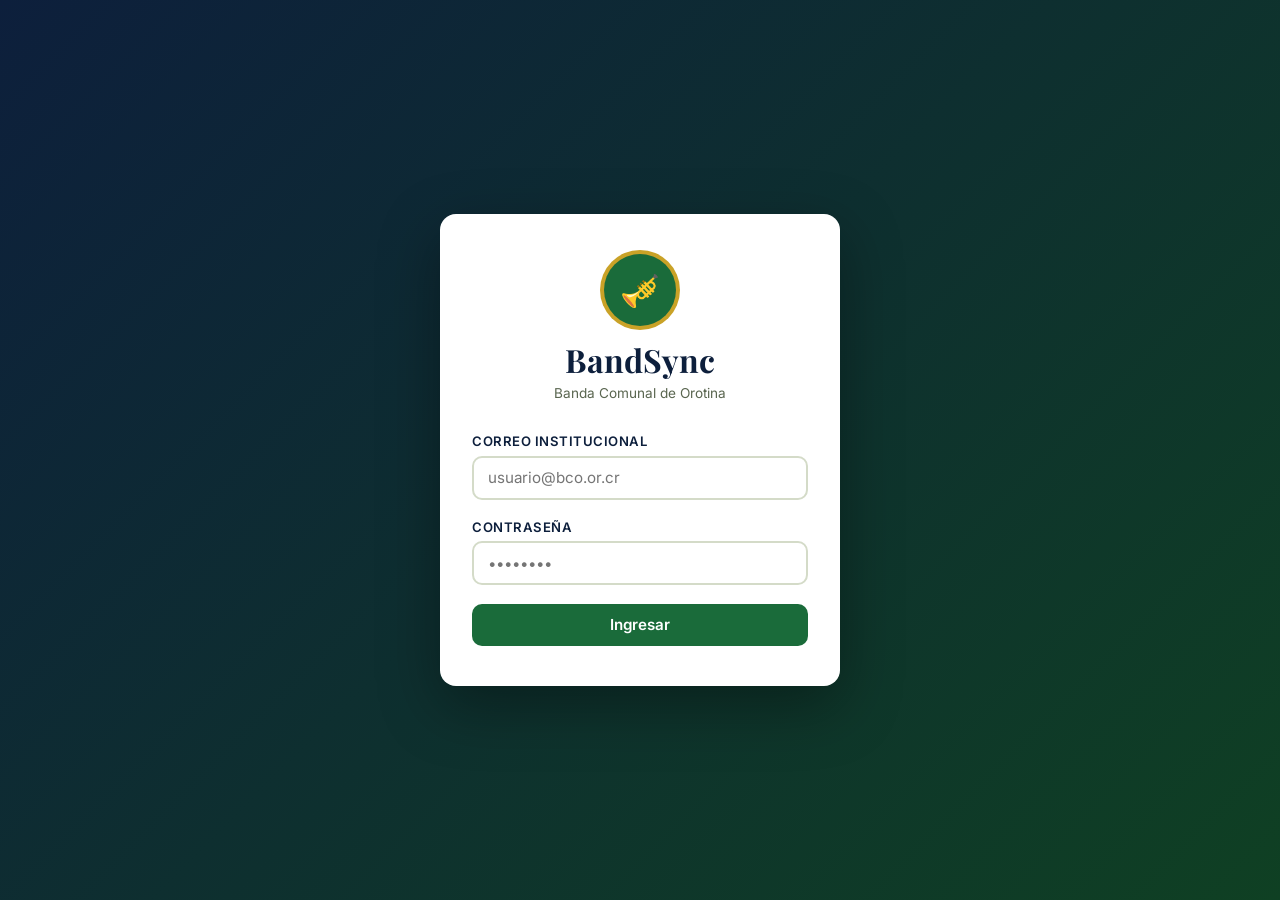
==== commit d57594d9: "Montando calendario y empezando a hacer funcionar Integrantes" ====
--- a/pages/calendario.html
+++ b/pages/calendario.html
@@ -1,7 +1,4 @@
-<!-- calendario.html -->
-
 <!DOCTYPE html>
-
 <html lang="es">
 <head>
     <meta charset="UTF-8">
@@ -12,111 +9,64 @@
 <body>
 
 <script src="../js/api.js"></script>
-
 <script src="../js/navbar.js"></script>
-
 <script src="../js/calendario.js"></script>
 
 <div class="page-wrapper">
 
-```
-<div class="page-header">
-    <h2>Inicio</h2>
-    <p>Calendario general de ensayos y presentaciones</p>
-</div>
+    <div class="calendar-container">
 
-<div class="stats-grid">
+        <div class="calendar-top">
 
-    <div class="stat-card">
-        <div class="stat-label">Eventos del mes</div>
-        <div class="stat-value" id="statMes">—</div>
-    </div>
-
-    <div class="stat-card gold">
-        <div class="stat-label">Ensayos</div>
-        <div class="stat-value" id="statEnsayos">—</div>
-    </div>
-
-    <div class="stat-card">
-        <div class="stat-label">Presentaciones</div>
-        <div class="stat-value" id="statPresentaciones">—</div>
-    </div>
-
-    <div class="stat-card navy">
-        <div class="stat-label">Próximos eventos</div>
-        <div class="stat-value" id="statProximos">—</div>
-    </div>
-
-</div>
-
-<div class="card">
-
-    <div class="cal-nav">
-
-        <div class="cal-nav-btns">
-            <button class="btn-secondary btn-sm" id="btnPrev">
-                ‹ Anterior
+            <button id="btnPrev" class="btn-secondary">
+                ◀
             </button>
 
-            <button class="btn-secondary btn-sm" id="btnToday">
-                Hoy
+            <h2 id="calendarTitle"></h2>
+
+            <button id="btnNext" class="btn-secondary">
+                ▶
             </button>
 
-            <button class="btn-secondary btn-sm" id="btnNext">
-                Siguiente ›
-            </button>
         </div>
 
-        <h3 id="calTitle"></h3>
+        <div class="calendar-weekdays">
+
+            <div>Dom</div>
+            <div>Lun</div>
+            <div>Mar</div>
+            <div>Mié</div>
+            <div>Jue</div>
+            <div>Vie</div>
+            <div>Sáb</div>
+
+        </div>
+
+        <div id="calendarGrid" class="calendar-grid">
+
+        </div>
 
     </div>
-
-    <div class="calendar-grid" id="calHeader">
-        <div class="cal-day-name">Dom</div>
-        <div class="cal-day-name">Lun</div>
-        <div class="cal-day-name">Mar</div>
-        <div class="cal-day-name">Mié</div>
-        <div class="cal-day-name">Jue</div>
-        <div class="cal-day-name">Vie</div>
-        <div class="cal-day-name">Sáb</div>
-    </div>
-
-    <div class="calendar-grid" id="calBody">
-        <div class="spinner">
-            Cargando calendario...
-        </div>
-    </div>
-
-</div>
-```
 
 </div>
 
 <div class="modal-overlay hidden" id="dayModal">
 
-```
-<div class="modal">
+    <div class="modal">
 
-    <div class="modal-header">
-        <h3 id="modalDate">Eventos del día</h3>
+        <div class="modal-header">
+            <h3 id="modalDate"></h3>
 
-        <button class="modal-close" id="btnCloseModal">
-            ×
-        </button>
+            <button id="btnCerrarModal">
+                X
+            </button>
+        </div>
+
+        <div id="modalContent"></div>
+
     </div>
-
-    <div id="modalContent"></div>
-
-    <div class="modal-footer">
-        <button class="btn-secondary" id="btnCerrarModal">
-            Cerrar
-        </button>
-    </div>
-
-</div>
-```
 
 </div>
 
 </body>
-</html>
+</html>
--- a/css/styles.css
+++ b/css/styles.css
@@ -614,3 +614,58 @@
   .cal-day { min-height: 56px; }
   .modal { padding: 1.5rem; }
 }
+.calendar-container{
+    background:white;
+    border-radius:16px;
+    padding:20px;
+}
+
+.calendar-top{
+    display:flex;
+    justify-content:space-between;
+    align-items:center;
+    margin-bottom:20px;
+}
+
+.calendar-weekdays{
+    display:grid;
+    grid-template-columns:repeat(7,1fr);
+    text-align:center;
+    font-weight:bold;
+    margin-bottom:10px;
+}
+
+.calendar-grid{
+    display:grid;
+    grid-template-columns:repeat(7,1fr);
+    gap:5px;
+}
+
+.calendar-day{
+    min-height:120px;
+    border:1px solid #ddd;
+    padding:5px;
+}
+
+.day-number{
+    font-weight:bold;
+    margin-bottom:5px;
+}
+
+.evento-ensayo{
+    background:#0f7a43;
+    color:white;
+    border-radius:5px;
+    padding:3px;
+    margin-bottom:3px;
+    font-size:12px;
+}
+
+.evento-presentacion{
+    background:#d4a017;
+    color:white;
+    border-radius:5px;
+    padding:3px;
+    margin-bottom:3px;
+    font-size:12px;
+}
